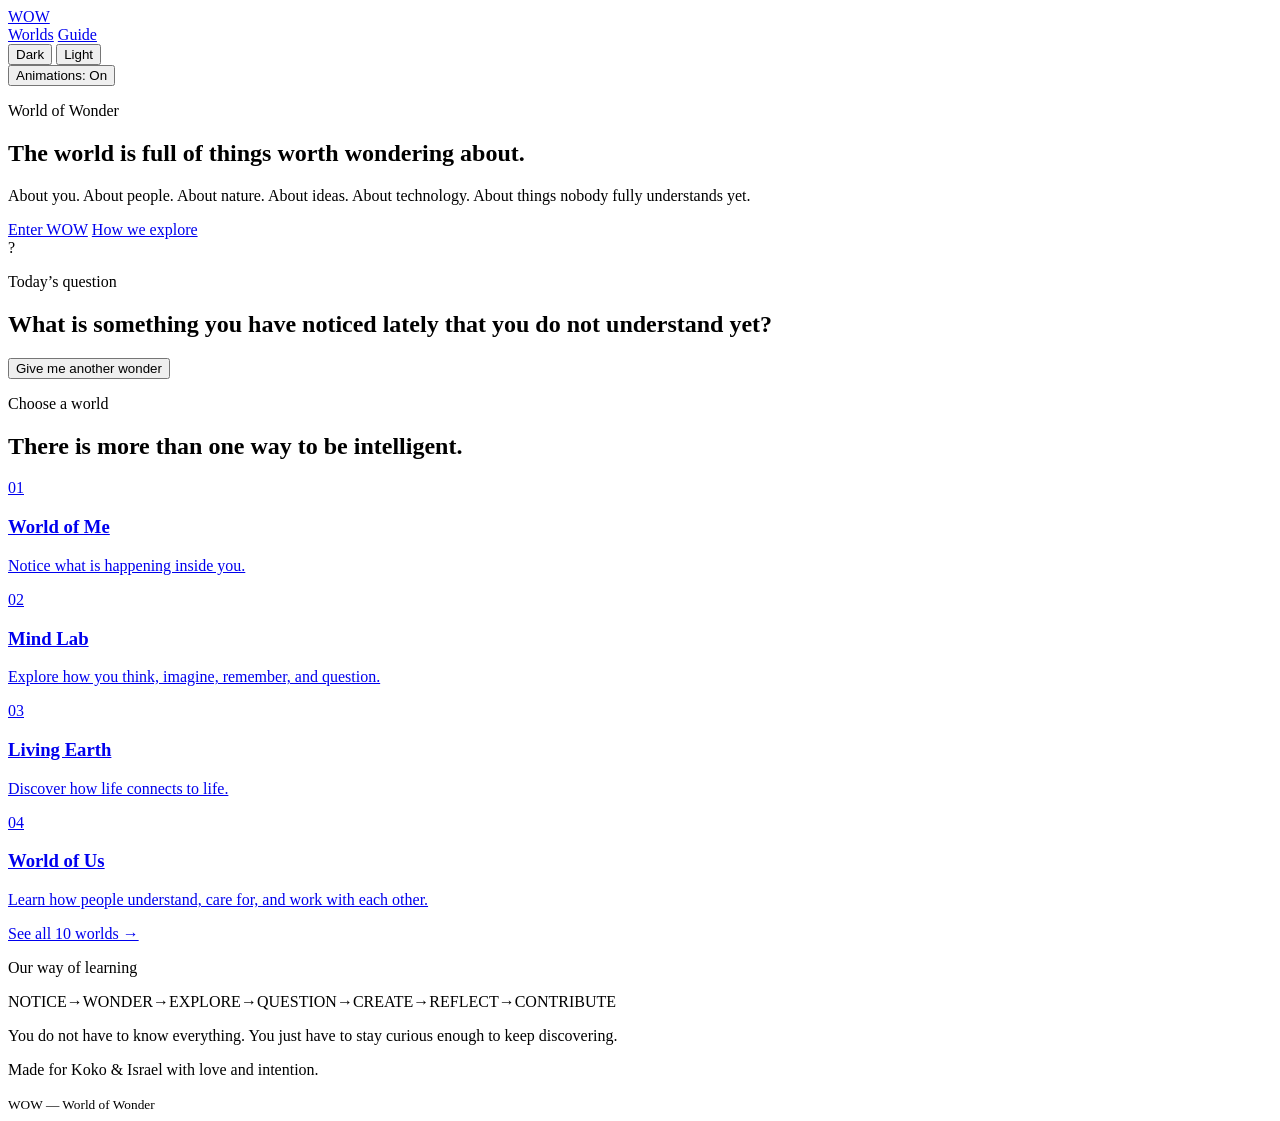
==== index.html @ f56c46b0 "Create WOW child-facing homepage" ====
<!doctype html>
<html lang="en">
<head>
  <meta charset="utf-8">
  <meta name="viewport" content="width=device-width,initial-scale=1">
  <title>WOW — World of Wonder</title>
  <meta name="description" content="A conscious learning world for curious kids.">
  <link rel="preconnect" href="https://fonts.googleapis.com">
  <link rel="preconnect" href="https://fonts.gstatic.com" crossorigin>
  <link href="https://fonts.googleapis.com/css2?family=DM+Sans:wght@400;500;600&family=Fredoka:wght@500;600;700&display=swap" rel="stylesheet">
  <link rel="stylesheet" href="styles.css?v=1">
</head>
<body>
  <header class="topbar">
    <a class="brand" href="index.html">WOW</a>
    <nav aria-label="Main navigation">
      <a href="worlds.html">Worlds</a>
      <a href="guide.html">Guide</a>
    </nav>
    <div class="controls" aria-label="Display settings">
      <div class="theme-switch" role="group" aria-label="Theme">
        <button id="darkTheme" type="button" aria-pressed="true">Dark</button>
        <button id="lightTheme" type="button" aria-pressed="false">Light</button>
      </div>
      <button id="animationToggle" class="control-btn" type="button" aria-pressed="true">Animations: On</button>
    </div>
  </header>

  <main>
    <section class="hero">
      <div class="hero-copy">
        <p class="eyebrow">World of Wonder</p>
        <h1>The world is full of things worth wondering about.</h1>
        <p class="lede">About you. About people. About nature. About ideas. About technology. About things nobody fully understands yet.</p>
        <div class="hero-actions">
          <a class="button primary" href="worlds.html">Enter WOW</a>
          <a class="button secondary" href="#rhythm">How we explore</a>
        </div>
      </div>

      <div class="wonder-scene" aria-label="A softly animated field of connected worlds">
        <div class="wonder-core">?</div>
        <span class="orbit orbit-one"></span>
        <span class="orbit orbit-two"></span>
        <span class="spark s1"></span>
        <span class="spark s2"></span>
        <span class="spark s3"></span>
        <span class="spark s4"></span>
      </div>
    </section>

    <section class="invitation">
      <p class="eyebrow">Today’s question</p>
      <h2 id="wonderPrompt">What is something you have noticed lately that you do not understand yet?</h2>
      <button id="newWonder" class="text-button" type="button">Give me another wonder</button>
    </section>

    <section class="world-preview">
      <div class="section-heading">
        <p class="eyebrow">Choose a world</p>
        <h2>There is more than one way to be intelligent.</h2>
      </div>
      <div class="world-grid">
        <a class="world-card" href="worlds.html#me"><span>01</span><h3>World of Me</h3><p>Notice what is happening inside you.</p></a>
        <a class="world-card" href="worlds.html#mind"><span>02</span><h3>Mind Lab</h3><p>Explore how you think, imagine, remember, and question.</p></a>
        <a class="world-card" href="worlds.html#earth"><span>03</span><h3>Living Earth</h3><p>Discover how life connects to life.</p></a>
        <a class="world-card" href="worlds.html#us"><span>04</span><h3>World of Us</h3><p>Learn how people understand, care for, and work with each other.</p></a>
      </div>
      <a class="all-worlds" href="worlds.html">See all 10 worlds →</a>
    </section>

    <section id="rhythm" class="rhythm-section">
      <p class="eyebrow">Our way of learning</p>
      <div class="rhythm-line" aria-label="Notice, Wonder, Explore, Question, Create, Reflect, Contribute">
        <span>NOTICE</span><b>→</b><span>WONDER</span><b>→</b><span>EXPLORE</span><b>→</b><span>QUESTION</span><b>→</b><span>CREATE</span><b>→</b><span>REFLECT</span><b>→</b><span>CONTRIBUTE</span>
      </div>
      <p class="rhythm-note">You do not have to know everything. You just have to stay curious enough to keep discovering.</p>
    </section>
  </main>

  <footer>
    <p>Made for Koko &amp; Israel with love and intention.</p>
    <small>WOW — World of Wonder</small>
  </footer>

  <script src="script.js?v=1"></script>
</body>
</html>
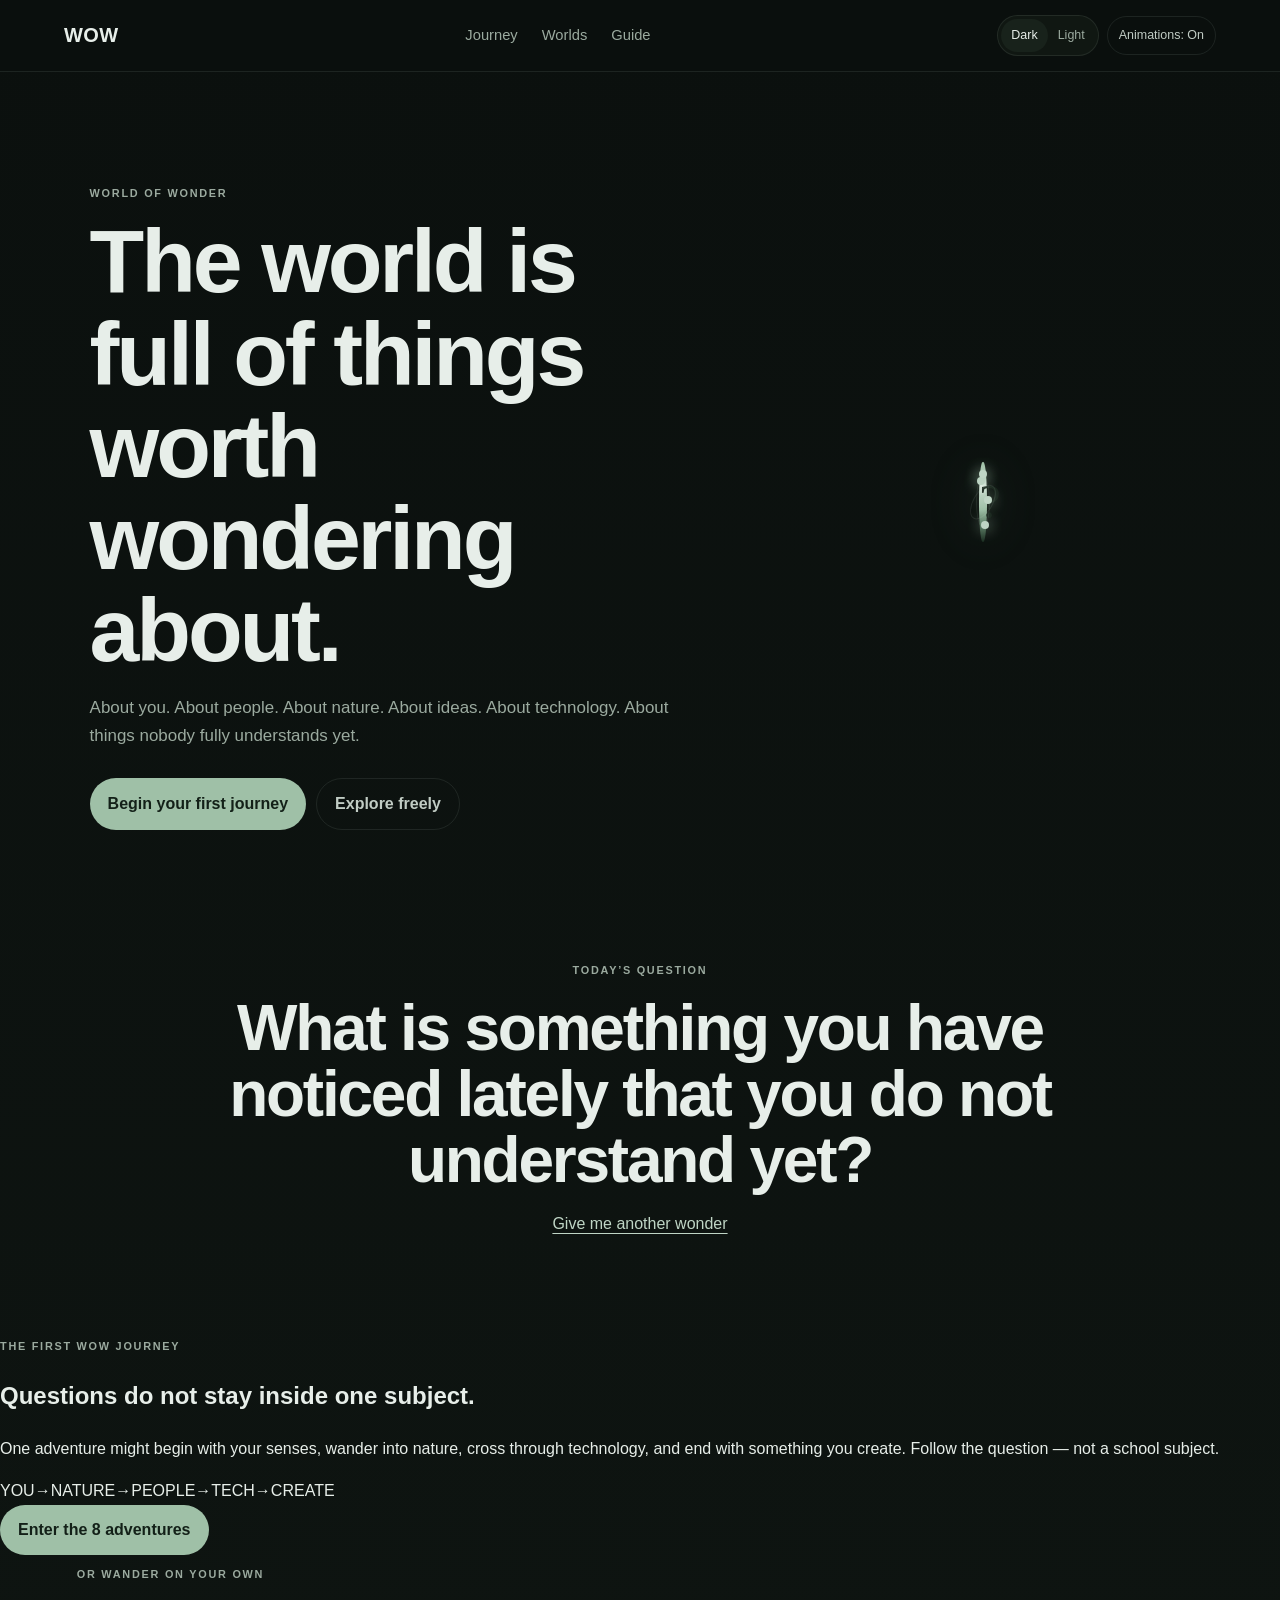
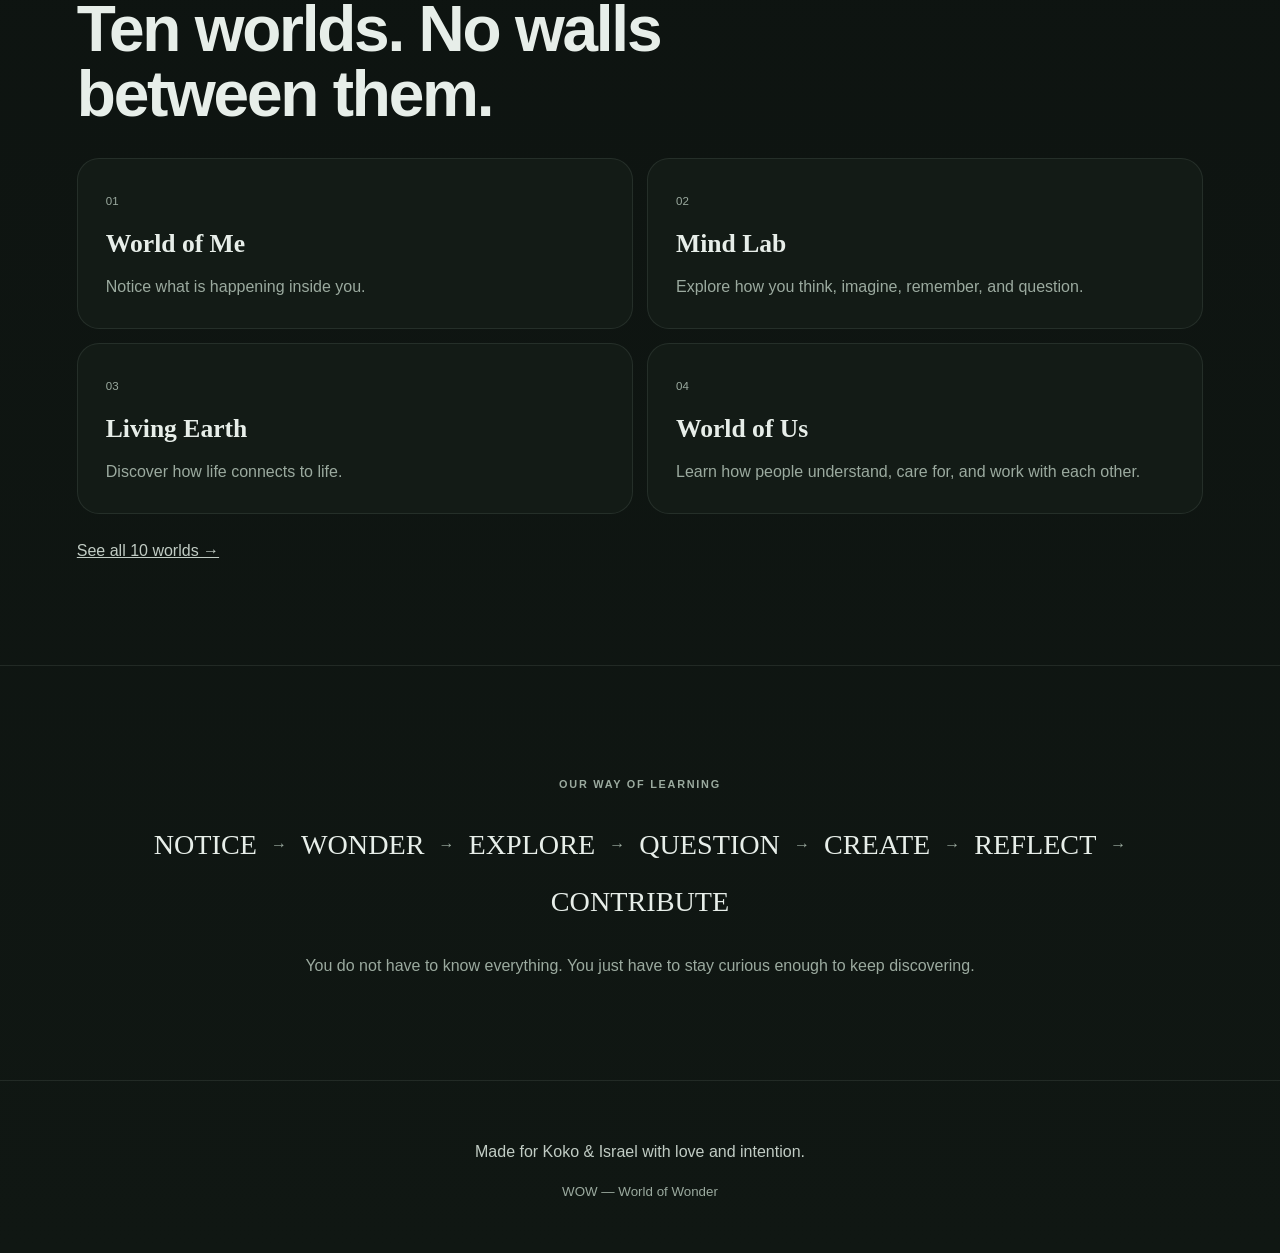
==== commit 37733d5d: "Make WOW Journey the primary child experience" ====
--- a/index.html
+++ b/index.html
@@ -8,12 +8,13 @@
   <link rel="preconnect" href="https://fonts.googleapis.com">
   <link rel="preconnect" href="https://fonts.gstatic.com" crossorigin>
   <link href="https://fonts.googleapis.com/css2?family=DM+Sans:wght@400;500;600&family=Fredoka:wght@500;600;700&display=swap" rel="stylesheet">
-  <link rel="stylesheet" href="styles.css?v=1">
+  <link rel="stylesheet" href="styles.css?v=2">
 </head>
 <body>
   <header class="topbar">
     <a class="brand" href="index.html">WOW</a>
     <nav aria-label="Main navigation">
+      <a href="journey.html">Journey</a>
       <a href="worlds.html">Worlds</a>
       <a href="guide.html">Guide</a>
     </nav>
@@ -33,8 +34,8 @@
         <h1>The world is full of things worth wondering about.</h1>
         <p class="lede">About you. About people. About nature. About ideas. About technology. About things nobody fully understands yet.</p>
         <div class="hero-actions">
-          <a class="button primary" href="worlds.html">Enter WOW</a>
-          <a class="button secondary" href="#rhythm">How we explore</a>
+          <a class="button primary" href="journey.html">Begin your first journey</a>
+          <a class="button secondary" href="worlds.html">Explore freely</a>
         </div>
       </div>
 
@@ -55,10 +56,22 @@
       <button id="newWonder" class="text-button" type="button">Give me another wonder</button>
     </section>
 
+    <section class="journey-invite">
+      <div>
+        <p class="eyebrow">The first WOW journey</p>
+        <h2>Questions do not stay inside one subject.</h2>
+        <p>One adventure might begin with your senses, wander into nature, cross through technology, and end with something you create. Follow the question — not a school subject.</p>
+      </div>
+      <div class="journey-mini-path" aria-label="Example cross-world path">
+        <span>YOU</span><b>→</b><span>NATURE</span><b>→</b><span>PEOPLE</span><b>→</b><span>TECH</span><b>→</b><span>CREATE</span>
+      </div>
+      <a class="button primary" href="journey.html">Enter the 8 adventures</a>
+    </section>
+
     <section class="world-preview">
       <div class="section-heading">
-        <p class="eyebrow">Choose a world</p>
-        <h2>There is more than one way to be intelligent.</h2>
+        <p class="eyebrow">Or wander on your own</p>
+        <h2>Ten worlds. No walls between them.</h2>
       </div>
       <div class="world-grid">
         <a class="world-card" href="worlds.html#me"><span>01</span><h3>World of Me</h3><p>Notice what is happening inside you.</p></a>
@@ -83,6 +96,6 @@
     <small>WOW — World of Wonder</small>
   </footer>
 
-  <script src="script.js?v=1"></script>
+  <script src="script.js?v=2"></script>
 </body>
 </html>
--- a/styles.css
+++ b/styles.css
@@ -0,0 +1 @@
+:root{--bg:#0b100e;--bg2:#101713;--panel:#131b16;--panel2:#18221b;--text:#e7eee9;--muted:#9baa9f;--soft:#c1ccc4;--line:rgba(220,235,225,.09);--accent:#9fc0a7;--accent-strong:#bfd5c5;--surface:#101712;--surface2:#172019;--shadow:0 18px 60px rgba(0,0,0,.18);--radius:28px;--nav:rgba(11,16,14,.9)}body.light-theme{--bg:#f2efe6;--bg2:#e9e5da;--panel:#f8f6ef;--panel2:#efebe0;--text:#253129;--muted:#68736b;--soft:#435047;--line:rgba(45,66,53,.12);--accent:#6f9479;--accent-strong:#557660;--surface:#fbf9f2;--surface2:#eee9de;--shadow:0 14px 40px rgba(60,72,64,.08);--nav:rgba(242,239,230,.92)}*{box-sizing:border-box}html{scroll-behavior:smooth}body{margin:0;background:linear-gradient(180deg,var(--bg) 0%,var(--bg2) 100%);color:var(--text);font-family:'DM Sans',sans-serif;line-height:1.65;min-height:100vh;transition:background .3s ease,color .3s ease}a{color:inherit}.topbar{position:sticky;top:0;z-index:20;display:flex;align-items:center;justify-content:space-between;gap:20px;padding:15px clamp(18px,5vw,64px);background:var(--nav);backdrop-filter:blur(14px);border-bottom:1px solid var(--line)}.brand{font-family:'Fredoka',sans-serif;font-weight:700;font-size:1.25rem;text-decoration:none;letter-spacing:.02em}.topbar nav{display:flex;gap:24px}.topbar nav a{text-decoration:none;color:var(--muted);font-size:.92rem}.topbar nav a:hover,.topbar nav a.active{color:var(--text)}.controls{display:flex;gap:8px;align-items:center}.theme-switch{display:flex;border:1px solid var(--line);border-radius:999px;padding:3px;background:var(--surface)}.theme-switch button,.control-btn{font:inherit;font-size:.78rem;cursor:pointer}.theme-switch button{border:0;background:transparent;color:var(--muted);border-radius:999px;padding:6px 10px}.theme-switch button[aria-pressed='true']{background:var(--panel2);color:var(--text)}.control-btn{border:1px solid var(--line);background:transparent;color:var(--soft);border-radius:999px;padding:8px 11px}.hero{min-height:72vh;display:grid;grid-template-columns:1.2fr .8fr;gap:64px;align-items:center;padding:clamp(54px,8vw,110px) clamp(22px,7vw,110px)}.hero h1,.page-intro h1,.invitation h2,.section-heading h2,.guide-section h2,.closing-block h2,.world-row h2{font-family:'Fredoka',sans-serif;letter-spacing:-.035em;line-height:1.03;font-weight:600}.hero h1{font-size:clamp(3.5rem,7vw,7rem);margin:.14em 0;max-width:900px}.lede,.page-intro>p:last-child{color:var(--muted);font-size:1.06rem;max-width:760px}.eyebrow{text-transform:uppercase;letter-spacing:.16em;font-size:.68rem;color:var(--muted);font-weight:600}.hero-actions{display:flex;gap:10px;flex-wrap:wrap;margin-top:28px}.button{display:inline-flex;align-items:center;justify-content:center;text-decoration:none;border-radius:999px;padding:12px 18px;font-weight:600}.primary{background:var(--accent);color:#132018}.secondary{border:1px solid var(--line);background:transparent;color:var(--soft)}.wonder-scene{position:relative;aspect-ratio:1;display:grid;place-items:center;max-width:440px;margin:auto}.wonder-core{width:34%;aspect-ratio:1;border-radius:50%;display:grid;place-items:center;font-family:'Fredoka';font-size:3rem;color:#152019;background:radial-gradient(circle at 34% 30%,#eff6f0 0%,var(--accent-strong) 16%,var(--accent) 42%,#4f7059 70%,#1a2b20 100%);box-shadow:0 0 50px rgba(144,181,154,.25);animation:breathe 6s ease-in-out infinite}.orbit{position:absolute;border:1px solid var(--line);border-radius:50%;animation:spin 22s linear infinite}.orbit-one{width:66%;height:66%}.orbit-two{width:92%;height:48%;animation-duration:30s;transform:rotate(30deg)}.spark{position:absolute;width:8px;height:8px;border-radius:50%;background:var(--accent-strong);box-shadow:0 0 14px var(--accent);animation:float 5s ease-in-out infinite alternate}.s1{top:18%;left:23%}.s2{top:42%;right:7%;animation-delay:-1s}.s3{bottom:16%;left:39%;animation-delay:-2s}.s4{top:10%;right:30%;animation-delay:-3s}@keyframes breathe{50%{transform:scale(1.06);box-shadow:0 0 72px rgba(144,181,154,.35)}}@keyframes spin{to{transform:rotate(360deg)}}@keyframes float{to{transform:translateY(14px) translateX(8px)}}.invitation{text-align:center;max-width:900px;margin:30px auto 100px;padding:0 24px}.invitation h2{font-size:clamp(2.2rem,5vw,4.6rem);margin:.25em 0}.text-button,.wonder-chip{border:0;background:transparent;color:var(--accent-strong);font:inherit;cursor:pointer;text-decoration:underline;text-underline-offset:4px}.world-preview{padding:0 clamp(22px,6vw,90px) 100px}.section-heading{max-width:760px;margin-bottom:30px}.section-heading h2{font-size:clamp(2.4rem,5vw,4.6rem);margin:.2em 0}.world-grid{display:grid;grid-template-columns:repeat(2,1fr);gap:14px}.world-card{display:block;text-decoration:none;padding:28px;border:1px solid var(--line);border-radius:22px;background:var(--panel);transition:transform .25s ease,background .25s ease,border-color .25s ease}.world-card:hover{transform:translateY(-4px);background:var(--panel2)}.world-card>span{font-size:.72rem;color:var(--muted)}.world-card h3{font-family:'Fredoka';font-size:1.6rem;margin:.35em 0}.world-card p{color:var(--muted);margin:0}.all-worlds{display:inline-block;margin-top:24px;color:var(--soft)}.rhythm-section{padding:100px clamp(22px,5vw,70px);text-align:center;border-top:1px solid var(--line)}.rhythm-line{display:flex;flex-wrap:wrap;justify-content:center;gap:10px 14px;align-items:center;margin:28px auto;max-width:1050px}.rhythm-line span{font-family:'Fredoka';font-size:clamp(1.15rem,2.2vw,1.8rem)}.rhythm-line b{color:var(--muted);font-weight:400}.rhythm-note{color:var(--muted);max-width:680px;margin:auto}.page-shell{max-width:1080px;margin:auto;padding:72px 22px 100px}.page-intro{padding-bottom:52px}.page-intro h1{font-size:clamp(3.2rem,6vw,6.2rem);margin:.15em 0}.world-list{display:grid;gap:16px}.world-row{display:grid;grid-template-columns:72px 1fr;gap:24px;padding:34px 30px;border:1px solid var(--line);border-radius:24px;background:var(--panel)}.world-number{width:52px;height:52px;border-radius:50%;display:grid;place-items:center;background:var(--panel2);color:var(--muted);font-size:.8rem}.world-row h2{font-size:clamp(1.8rem,3.5vw,3rem);margin:.18em 0}.world-row p{color:var(--muted);max-width:760px}.linked-world{border-color:rgba(159,192,167,.22)}.wonder-modal{position:fixed;inset:0;background:rgba(0,0,0,.6);display:grid;place-items:center;padding:24px;z-index:50}.wonder-modal[hidden]{display:none}.wonder-dialog{position:relative;max-width:620px;background:var(--panel);border:1px solid var(--line);border-radius:26px;padding:38px;box-shadow:var(--shadow)}.wonder-dialog h2{font-family:'Fredoka';font-size:clamp(2rem,4vw,3.3rem);line-height:1.05;margin:.2em 0}.wonder-dialog>p:last-child{color:var(--muted)}.close-btn{position:absolute;top:14px;right:14px;border:0;background:transparent;color:var(--muted);font-size:1.7rem;cursor:pointer}.guide-section{margin:60px 0}.guide-section>h2{font-size:clamp(2.2rem,4vw,4rem);margin:.2em 0 28px}.guide-grid,.two-paths{display:grid;grid-template-columns:repeat(2,1fr);gap:14px}.guide-grid article,.two-paths>div{padding:24px;border:1px solid var(--line);border-radius:18px;background:var(--panel)}.guide-grid h3,.two-paths h3{font-family:'Fredoka';font-size:1.4rem;margin:.2em 0}.guide-grid p,.two-paths p,.soft-note{color:var(--muted)}.quiet-panel{padding:34px;border:1px solid var(--line);border-radius:24px;background:var(--panel)}.rhythm-list{list-style:none;padding:0;margin:0;display:grid;gap:8px}.rhythm-list li{display:grid;grid-template-columns:150px 1fr;gap:20px;padding:16px 18px;border-bottom:1px solid var(--line)}.rhythm-list strong{font-family:'Fredoka'}.rhythm-list span{color:var(--muted)}.evidence-list{display:flex;flex-wrap:wrap;gap:8px}.evidence-list span{padding:9px 12px;border:1px solid var(--line);border-radius:999px;color:var(--soft);background:var(--surface)}.closing-block{text-align:center;margin-top:80px}.closing-block h2{font-size:clamp(2.4rem,5vw,4.8rem);margin:.2em 0 28px}footer{text-align:center;border-top:1px solid var(--line);padding:42px 18px 50px;color:var(--soft)}footer small{display:block;margin-top:5px;color:var(--muted)}.reduce-motion *{animation:none!important;transition:none!important;scroll-behavior:auto!important}@media(max-width:820px){.topbar nav{display:none}.hero{grid-template-columns:1fr;min-height:auto}.world-grid,.guide-grid,.two-paths{grid-template-columns:1fr}.world-row{grid-template-columns:1fr}.world-number{width:42px;height:42px}.rhythm-list li{grid-template-columns:1fr;gap:4px}}@media(max-width:560px){.controls{gap:5px}.control-btn{display:none}.theme-switch button{padding:6px 8px}.hero{padding:46px 22px}.hero h1{font-size:3.3rem}.page-shell{padding-top:46px}.world-row{padding:26px 22px}.wonder-dialog{padding:32px 24px}.topbar{padding-inline:14px}}
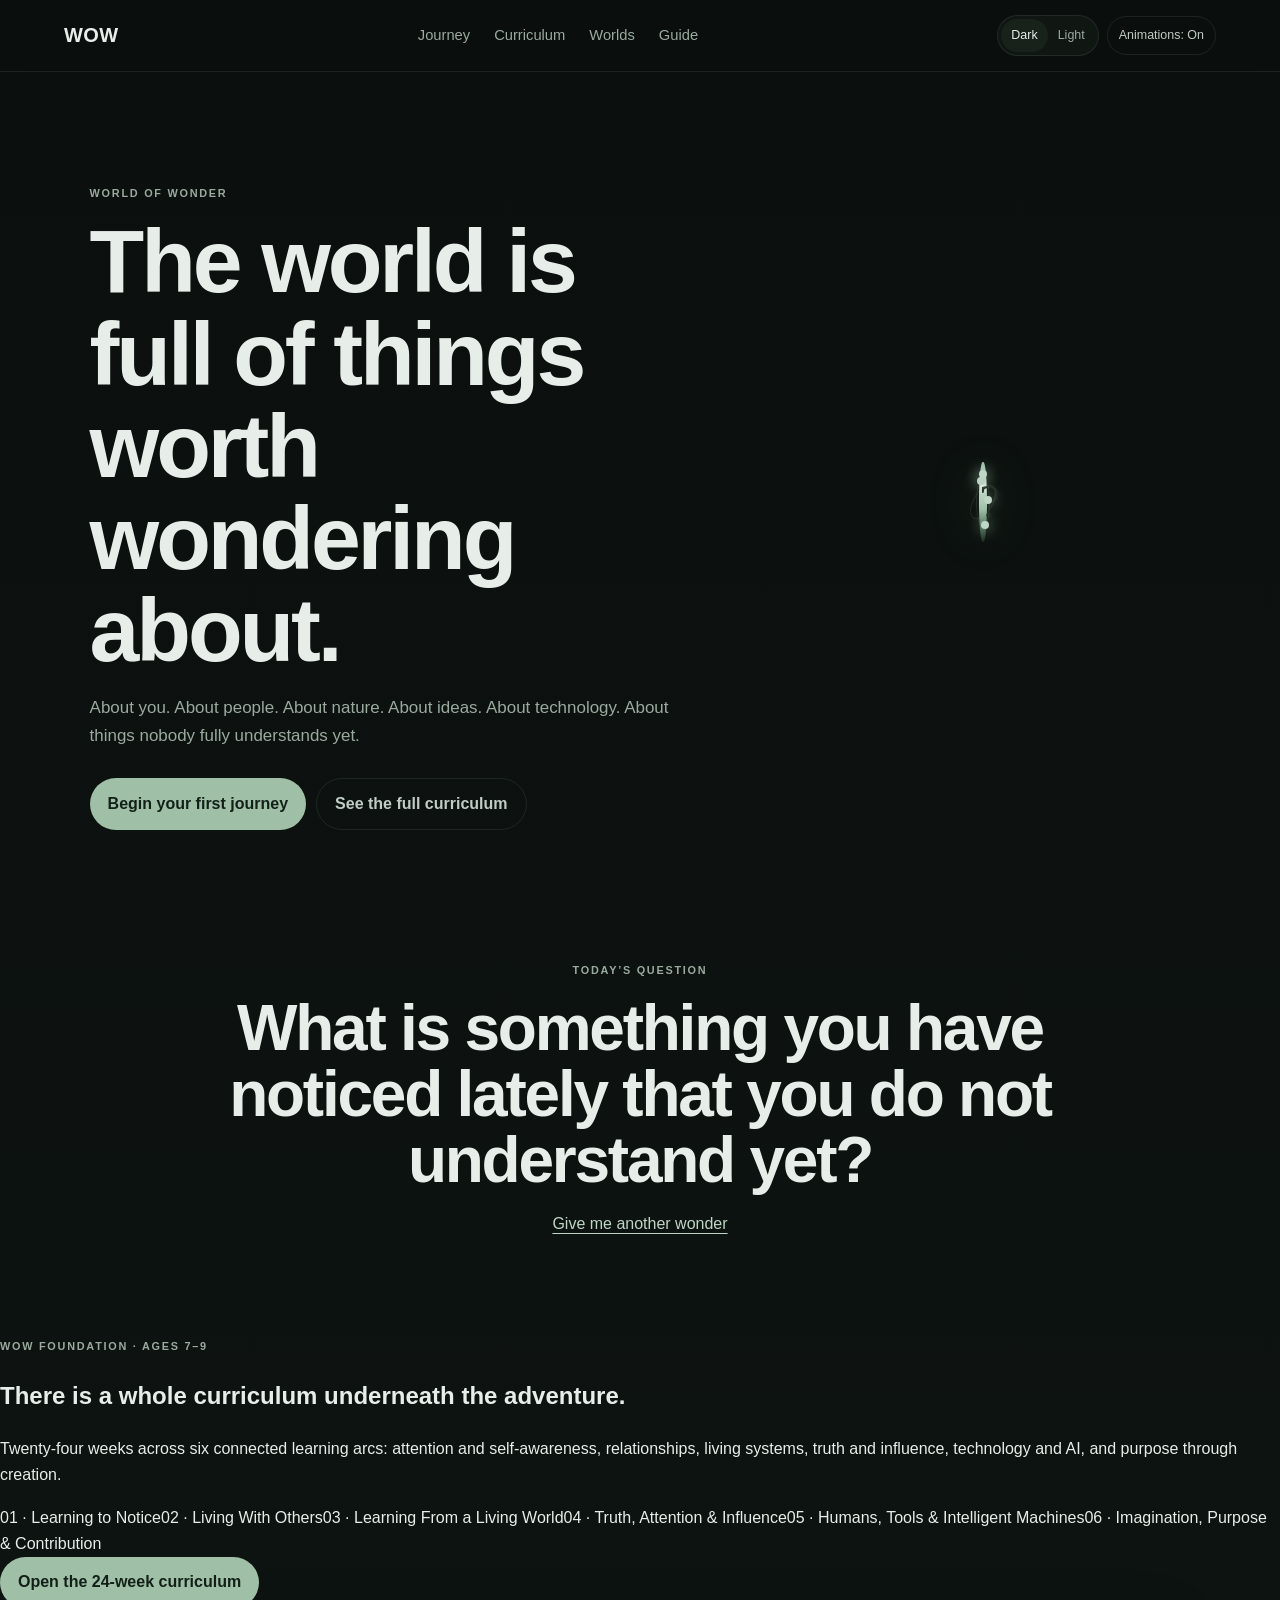
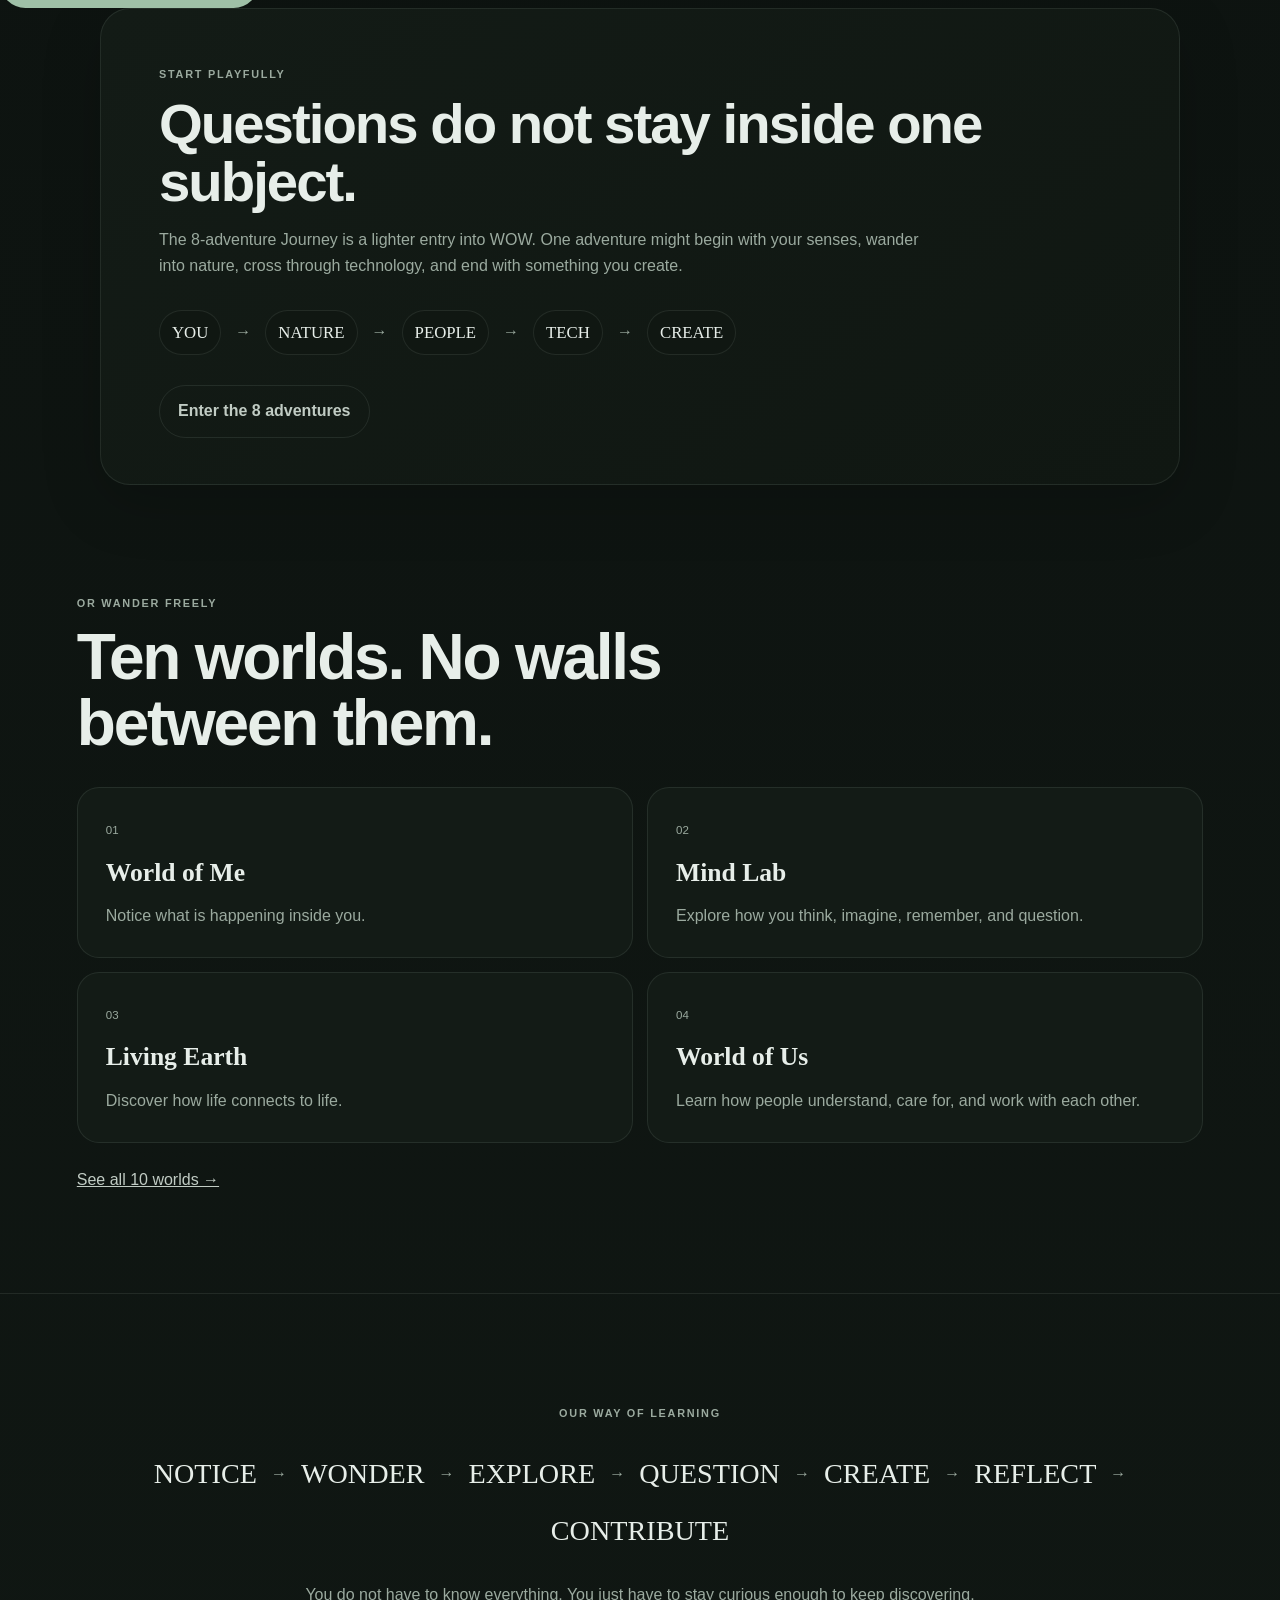
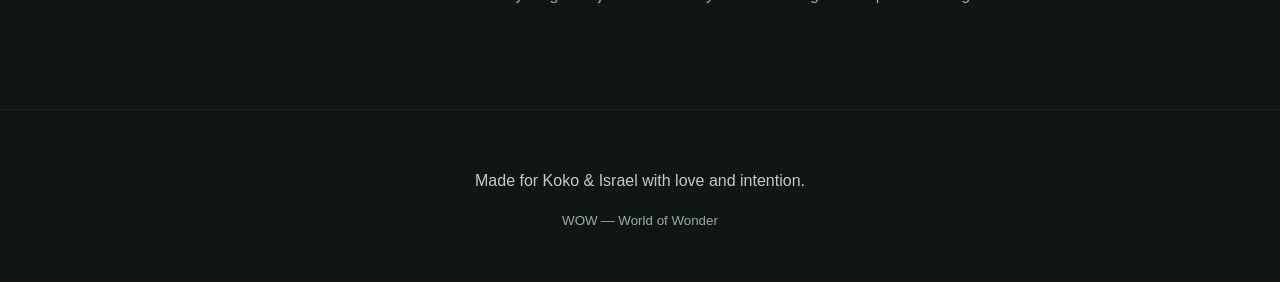
==== commit 6d2a477b: "Surface full WOW curriculum on homepage" ====
--- a/index.html
+++ b/index.html
@@ -8,94 +8,22 @@
   <link rel="preconnect" href="https://fonts.googleapis.com">
   <link rel="preconnect" href="https://fonts.gstatic.com" crossorigin>
   <link href="https://fonts.googleapis.com/css2?family=DM+Sans:wght@400;500;600&family=Fredoka:wght@500;600;700&display=swap" rel="stylesheet">
-  <link rel="stylesheet" href="styles.css?v=2">
+  <link rel="stylesheet" href="styles.css?v=4">
 </head>
 <body>
-  <header class="topbar">
-    <a class="brand" href="index.html">WOW</a>
-    <nav aria-label="Main navigation">
-      <a href="journey.html">Journey</a>
-      <a href="worlds.html">Worlds</a>
-      <a href="guide.html">Guide</a>
-    </nav>
-    <div class="controls" aria-label="Display settings">
-      <div class="theme-switch" role="group" aria-label="Theme">
-        <button id="darkTheme" type="button" aria-pressed="true">Dark</button>
-        <button id="lightTheme" type="button" aria-pressed="false">Light</button>
-      </div>
-      <button id="animationToggle" class="control-btn" type="button" aria-pressed="true">Animations: On</button>
-    </div>
-  </header>
-
-  <main>
-    <section class="hero">
-      <div class="hero-copy">
-        <p class="eyebrow">World of Wonder</p>
-        <h1>The world is full of things worth wondering about.</h1>
-        <p class="lede">About you. About people. About nature. About ideas. About technology. About things nobody fully understands yet.</p>
-        <div class="hero-actions">
-          <a class="button primary" href="journey.html">Begin your first journey</a>
-          <a class="button secondary" href="worlds.html">Explore freely</a>
-        </div>
-      </div>
-
-      <div class="wonder-scene" aria-label="A softly animated field of connected worlds">
-        <div class="wonder-core">?</div>
-        <span class="orbit orbit-one"></span>
-        <span class="orbit orbit-two"></span>
-        <span class="spark s1"></span>
-        <span class="spark s2"></span>
-        <span class="spark s3"></span>
-        <span class="spark s4"></span>
-      </div>
-    </section>
-
-    <section class="invitation">
-      <p class="eyebrow">Today’s question</p>
-      <h2 id="wonderPrompt">What is something you have noticed lately that you do not understand yet?</h2>
-      <button id="newWonder" class="text-button" type="button">Give me another wonder</button>
-    </section>
-
-    <section class="journey-invite">
-      <div>
-        <p class="eyebrow">The first WOW journey</p>
-        <h2>Questions do not stay inside one subject.</h2>
-        <p>One adventure might begin with your senses, wander into nature, cross through technology, and end with something you create. Follow the question — not a school subject.</p>
-      </div>
-      <div class="journey-mini-path" aria-label="Example cross-world path">
-        <span>YOU</span><b>→</b><span>NATURE</span><b>→</b><span>PEOPLE</span><b>→</b><span>TECH</span><b>→</b><span>CREATE</span>
-      </div>
-      <a class="button primary" href="journey.html">Enter the 8 adventures</a>
-    </section>
-
-    <section class="world-preview">
-      <div class="section-heading">
-        <p class="eyebrow">Or wander on your own</p>
-        <h2>Ten worlds. No walls between them.</h2>
-      </div>
-      <div class="world-grid">
-        <a class="world-card" href="worlds.html#me"><span>01</span><h3>World of Me</h3><p>Notice what is happening inside you.</p></a>
-        <a class="world-card" href="worlds.html#mind"><span>02</span><h3>Mind Lab</h3><p>Explore how you think, imagine, remember, and question.</p></a>
-        <a class="world-card" href="worlds.html#earth"><span>03</span><h3>Living Earth</h3><p>Discover how life connects to life.</p></a>
-        <a class="world-card" href="worlds.html#us"><span>04</span><h3>World of Us</h3><p>Learn how people understand, care for, and work with each other.</p></a>
-      </div>
-      <a class="all-worlds" href="worlds.html">See all 10 worlds →</a>
-    </section>
-
-    <section id="rhythm" class="rhythm-section">
-      <p class="eyebrow">Our way of learning</p>
-      <div class="rhythm-line" aria-label="Notice, Wonder, Explore, Question, Create, Reflect, Contribute">
-        <span>NOTICE</span><b>→</b><span>WONDER</span><b>→</b><span>EXPLORE</span><b>→</b><span>QUESTION</span><b>→</b><span>CREATE</span><b>→</b><span>REFLECT</span><b>→</b><span>CONTRIBUTE</span>
-      </div>
-      <p class="rhythm-note">You do not have to know everything. You just have to stay curious enough to keep discovering.</p>
-    </section>
-  </main>
-
-  <footer>
-    <p>Made for Koko &amp; Israel with love and intention.</p>
-    <small>WOW — World of Wonder</small>
-  </footer>
-
-  <script src="script.js?v=2"></script>
-</body>
-</html>
+<header class="topbar">
+  <a class="brand" href="index.html">WOW</a>
+  <nav aria-label="Main navigation"><a href="journey.html">Journey</a><a href="curriculum.html">Curriculum</a><a href="worlds.html">Worlds</a><a href="guide.html">Guide</a></nav>
+  <div class="controls"><div class="theme-switch" role="group" aria-label="Theme"><button id="darkTheme" type="button" aria-pressed="true">Dark</button><button id="lightTheme" type="button" aria-pressed="false">Light</button></div><button id="animationToggle" class="control-btn" type="button" aria-pressed="true">Animations: On</button></div>
+</header>
+<main>
+<section class="hero"><div class="hero-copy"><p class="eyebrow">World of Wonder</p><h1>The world is full of things worth wondering about.</h1><p class="lede">About you. About people. About nature. About ideas. About technology. About things nobody fully understands yet.</p><div class="hero-actions"><a class="button primary" href="journey.html">Begin your first journey</a><a class="button secondary" href="curriculum.html">See the full curriculum</a></div></div><div class="wonder-scene" aria-label="A softly animated field of connected worlds"><div class="wonder-core">?</div><span class="orbit orbit-one"></span><span class="orbit orbit-two"></span><span class="spark s1"></span><span class="spark s2"></span><span class="spark s3"></span><span class="spark s4"></span></div></section>
+<section class="invitation"><p class="eyebrow">Today’s question</p><h2 id="wonderPrompt">What is something you have noticed lately that you do not understand yet?</h2><button id="newWonder" class="text-button" type="button">Give me another wonder</button></section>
+<section class="curriculum-preview"><div><p class="eyebrow">WOW Foundation · Ages 7–9</p><h2>There is a whole curriculum underneath the adventure.</h2><p>Twenty-four weeks across six connected learning arcs: attention and self-awareness, relationships, living systems, truth and influence, technology and AI, and purpose through creation.</p></div><div class="preview-arcs"><span>01 · Learning to Notice</span><span>02 · Living With Others</span><span>03 · Learning From a Living World</span><span>04 · Truth, Attention & Influence</span><span>05 · Humans, Tools & Intelligent Machines</span><span>06 · Imagination, Purpose & Contribution</span></div><a class="button primary" href="curriculum.html">Open the 24-week curriculum</a></section>
+<section class="journey-invite"><div><p class="eyebrow">Start playfully</p><h2>Questions do not stay inside one subject.</h2><p>The 8-adventure Journey is a lighter entry into WOW. One adventure might begin with your senses, wander into nature, cross through technology, and end with something you create.</p></div><div class="journey-mini-path" aria-label="Example cross-world path"><span>YOU</span><b>→</b><span>NATURE</span><b>→</b><span>PEOPLE</span><b>→</b><span>TECH</span><b>→</b><span>CREATE</span></div><a class="button secondary" href="journey.html">Enter the 8 adventures</a></section>
+<section class="world-preview"><div class="section-heading"><p class="eyebrow">Or wander freely</p><h2>Ten worlds. No walls between them.</h2></div><div class="world-grid"><a class="world-card" href="worlds.html#me"><span>01</span><h3>World of Me</h3><p>Notice what is happening inside you.</p></a><a class="world-card" href="worlds.html#mind"><span>02</span><h3>Mind Lab</h3><p>Explore how you think, imagine, remember, and question.</p></a><a class="world-card" href="worlds.html#earth"><span>03</span><h3>Living Earth</h3><p>Discover how life connects to life.</p></a><a class="world-card" href="worlds.html#us"><span>04</span><h3>World of Us</h3><p>Learn how people understand, care for, and work with each other.</p></a></div><a class="all-worlds" href="worlds.html">See all 10 worlds →</a></section>
+<section id="rhythm" class="rhythm-section"><p class="eyebrow">Our way of learning</p><div class="rhythm-line"><span>NOTICE</span><b>→</b><span>WONDER</span><b>→</b><span>EXPLORE</span><b>→</b><span>QUESTION</span><b>→</b><span>CREATE</span><b>→</b><span>REFLECT</span><b>→</b><span>CONTRIBUTE</span></div><p class="rhythm-note">You do not have to know everything. You just have to stay curious enough to keep discovering.</p></section>
+</main>
+<footer><p>Made for Koko &amp; Israel with love and intention.</p><small>WOW — World of Wonder</small></footer>
+<script src="script.js?v=4"></script>
+</body></html>
--- a/styles.css
+++ b/styles.css
@@ -1 +1,2 @@
-:root{--bg:#0b100e;--bg2:#101713;--panel:#131b16;--panel2:#18221b;--text:#e7eee9;--muted:#9baa9f;--soft:#c1ccc4;--line:rgba(220,235,225,.09);--accent:#9fc0a7;--accent-strong:#bfd5c5;--surface:#101712;--surface2:#172019;--shadow:0 18px 60px rgba(0,0,0,.18);--radius:28px;--nav:rgba(11,16,14,.9)}body.light-theme{--bg:#f2efe6;--bg2:#e9e5da;--panel:#f8f6ef;--panel2:#efebe0;--text:#253129;--muted:#68736b;--soft:#435047;--line:rgba(45,66,53,.12);--accent:#6f9479;--accent-strong:#557660;--surface:#fbf9f2;--surface2:#eee9de;--shadow:0 14px 40px rgba(60,72,64,.08);--nav:rgba(242,239,230,.92)}*{box-sizing:border-box}html{scroll-behavior:smooth}body{margin:0;background:linear-gradient(180deg,var(--bg) 0%,var(--bg2) 100%);color:var(--text);font-family:'DM Sans',sans-serif;line-height:1.65;min-height:100vh;transition:background .3s ease,color .3s ease}a{color:inherit}.topbar{position:sticky;top:0;z-index:20;display:flex;align-items:center;justify-content:space-between;gap:20px;padding:15px clamp(18px,5vw,64px);background:var(--nav);backdrop-filter:blur(14px);border-bottom:1px solid var(--line)}.brand{font-family:'Fredoka',sans-serif;font-weight:700;font-size:1.25rem;text-decoration:none;letter-spacing:.02em}.topbar nav{display:flex;gap:24px}.topbar nav a{text-decoration:none;color:var(--muted);font-size:.92rem}.topbar nav a:hover,.topbar nav a.active{color:var(--text)}.controls{display:flex;gap:8px;align-items:center}.theme-switch{display:flex;border:1px solid var(--line);border-radius:999px;padding:3px;background:var(--surface)}.theme-switch button,.control-btn{font:inherit;font-size:.78rem;cursor:pointer}.theme-switch button{border:0;background:transparent;color:var(--muted);border-radius:999px;padding:6px 10px}.theme-switch button[aria-pressed='true']{background:var(--panel2);color:var(--text)}.control-btn{border:1px solid var(--line);background:transparent;color:var(--soft);border-radius:999px;padding:8px 11px}.hero{min-height:72vh;display:grid;grid-template-columns:1.2fr .8fr;gap:64px;align-items:center;padding:clamp(54px,8vw,110px) clamp(22px,7vw,110px)}.hero h1,.page-intro h1,.invitation h2,.section-heading h2,.guide-section h2,.closing-block h2,.world-row h2{font-family:'Fredoka',sans-serif;letter-spacing:-.035em;line-height:1.03;font-weight:600}.hero h1{font-size:clamp(3.5rem,7vw,7rem);margin:.14em 0;max-width:900px}.lede,.page-intro>p:last-child{color:var(--muted);font-size:1.06rem;max-width:760px}.eyebrow{text-transform:uppercase;letter-spacing:.16em;font-size:.68rem;color:var(--muted);font-weight:600}.hero-actions{display:flex;gap:10px;flex-wrap:wrap;margin-top:28px}.button{display:inline-flex;align-items:center;justify-content:center;text-decoration:none;border-radius:999px;padding:12px 18px;font-weight:600}.primary{background:var(--accent);color:#132018}.secondary{border:1px solid var(--line);background:transparent;color:var(--soft)}.wonder-scene{position:relative;aspect-ratio:1;display:grid;place-items:center;max-width:440px;margin:auto}.wonder-core{width:34%;aspect-ratio:1;border-radius:50%;display:grid;place-items:center;font-family:'Fredoka';font-size:3rem;color:#152019;background:radial-gradient(circle at 34% 30%,#eff6f0 0%,var(--accent-strong) 16%,var(--accent) 42%,#4f7059 70%,#1a2b20 100%);box-shadow:0 0 50px rgba(144,181,154,.25);animation:breathe 6s ease-in-out infinite}.orbit{position:absolute;border:1px solid var(--line);border-radius:50%;animation:spin 22s linear infinite}.orbit-one{width:66%;height:66%}.orbit-two{width:92%;height:48%;animation-duration:30s;transform:rotate(30deg)}.spark{position:absolute;width:8px;height:8px;border-radius:50%;background:var(--accent-strong);box-shadow:0 0 14px var(--accent);animation:float 5s ease-in-out infinite alternate}.s1{top:18%;left:23%}.s2{top:42%;right:7%;animation-delay:-1s}.s3{bottom:16%;left:39%;animation-delay:-2s}.s4{top:10%;right:30%;animation-delay:-3s}@keyframes breathe{50%{transform:scale(1.06);box-shadow:0 0 72px rgba(144,181,154,.35)}}@keyframes spin{to{transform:rotate(360deg)}}@keyframes float{to{transform:translateY(14px) translateX(8px)}}.invitation{text-align:center;max-width:900px;margin:30px auto 100px;padding:0 24px}.invitation h2{font-size:clamp(2.2rem,5vw,4.6rem);margin:.25em 0}.text-button,.wonder-chip{border:0;background:transparent;color:var(--accent-strong);font:inherit;cursor:pointer;text-decoration:underline;text-underline-offset:4px}.world-preview{padding:0 clamp(22px,6vw,90px) 100px}.section-heading{max-width:760px;margin-bottom:30px}.section-heading h2{font-size:clamp(2.4rem,5vw,4.6rem);margin:.2em 0}.world-grid{display:grid;grid-template-columns:repeat(2,1fr);gap:14px}.world-card{display:block;text-decoration:none;padding:28px;border:1px solid var(--line);border-radius:22px;background:var(--panel);transition:transform .25s ease,background .25s ease,border-color .25s ease}.world-card:hover{transform:translateY(-4px);background:var(--panel2)}.world-card>span{font-size:.72rem;color:var(--muted)}.world-card h3{font-family:'Fredoka';font-size:1.6rem;margin:.35em 0}.world-card p{color:var(--muted);margin:0}.all-worlds{display:inline-block;margin-top:24px;color:var(--soft)}.rhythm-section{padding:100px clamp(22px,5vw,70px);text-align:center;border-top:1px solid var(--line)}.rhythm-line{display:flex;flex-wrap:wrap;justify-content:center;gap:10px 14px;align-items:center;margin:28px auto;max-width:1050px}.rhythm-line span{font-family:'Fredoka';font-size:clamp(1.15rem,2.2vw,1.8rem)}.rhythm-line b{color:var(--muted);font-weight:400}.rhythm-note{color:var(--muted);max-width:680px;margin:auto}.page-shell{max-width:1080px;margin:auto;padding:72px 22px 100px}.page-intro{padding-bottom:52px}.page-intro h1{font-size:clamp(3.2rem,6vw,6.2rem);margin:.15em 0}.world-list{display:grid;gap:16px}.world-row{display:grid;grid-template-columns:72px 1fr;gap:24px;padding:34px 30px;border:1px solid var(--line);border-radius:24px;background:var(--panel)}.world-number{width:52px;height:52px;border-radius:50%;display:grid;place-items:center;background:var(--panel2);color:var(--muted);font-size:.8rem}.world-row h2{font-size:clamp(1.8rem,3.5vw,3rem);margin:.18em 0}.world-row p{color:var(--muted);max-width:760px}.linked-world{border-color:rgba(159,192,167,.22)}.wonder-modal{position:fixed;inset:0;background:rgba(0,0,0,.6);display:grid;place-items:center;padding:24px;z-index:50}.wonder-modal[hidden]{display:none}.wonder-dialog{position:relative;max-width:620px;background:var(--panel);border:1px solid var(--line);border-radius:26px;padding:38px;box-shadow:var(--shadow)}.wonder-dialog h2{font-family:'Fredoka';font-size:clamp(2rem,4vw,3.3rem);line-height:1.05;margin:.2em 0}.wonder-dialog>p:last-child{color:var(--muted)}.close-btn{position:absolute;top:14px;right:14px;border:0;background:transparent;color:var(--muted);font-size:1.7rem;cursor:pointer}.guide-section{margin:60px 0}.guide-section>h2{font-size:clamp(2.2rem,4vw,4rem);margin:.2em 0 28px}.guide-grid,.two-paths{display:grid;grid-template-columns:repeat(2,1fr);gap:14px}.guide-grid article,.two-paths>div{padding:24px;border:1px solid var(--line);border-radius:18px;background:var(--panel)}.guide-grid h3,.two-paths h3{font-family:'Fredoka';font-size:1.4rem;margin:.2em 0}.guide-grid p,.two-paths p,.soft-note{color:var(--muted)}.quiet-panel{padding:34px;border:1px solid var(--line);border-radius:24px;background:var(--panel)}.rhythm-list{list-style:none;padding:0;margin:0;display:grid;gap:8px}.rhythm-list li{display:grid;grid-template-columns:150px 1fr;gap:20px;padding:16px 18px;border-bottom:1px solid var(--line)}.rhythm-list strong{font-family:'Fredoka'}.rhythm-list span{color:var(--muted)}.evidence-list{display:flex;flex-wrap:wrap;gap:8px}.evidence-list span{padding:9px 12px;border:1px solid var(--line);border-radius:999px;color:var(--soft);background:var(--surface)}.closing-block{text-align:center;margin-top:80px}.closing-block h2{font-size:clamp(2.4rem,5vw,4.8rem);margin:.2em 0 28px}footer{text-align:center;border-top:1px solid var(--line);padding:42px 18px 50px;color:var(--soft)}footer small{display:block;margin-top:5px;color:var(--muted)}.reduce-motion *{animation:none!important;transition:none!important;scroll-behavior:auto!important}@media(max-width:820px){.topbar nav{display:none}.hero{grid-template-columns:1fr;min-height:auto}.world-grid,.guide-grid,.two-paths{grid-template-columns:1fr}.world-row{grid-template-columns:1fr}.world-number{width:42px;height:42px}.rhythm-list li{grid-template-columns:1fr;gap:4px}}@media(max-width:560px){.controls{gap:5px}.control-btn{display:none}.theme-switch button{padding:6px 8px}.hero{padding:46px 22px}.hero h1{font-size:3.3rem}.page-shell{padding-top:46px}.world-row{padding:26px 22px}.wonder-dialog{padding:32px 24px}.topbar{padding-inline:14px}}+:root{--bg:#0b100e;--bg2:#101713;--panel:#131b16;--panel2:#18221b;--text:#e7eee9;--muted:#9baa9f;--soft:#c1ccc4;--line:rgba(220,235,225,.09);--accent:#9fc0a7;--accent-strong:#bfd5c5;--surface:#101712;--surface2:#172019;--shadow:0 18px 60px rgba(0,0,0,.18);--radius:28px;--nav:rgba(11,16,14,.9)}body.light-theme{--bg:#f2efe6;--bg2:#e9e5da;--panel:#f8f6ef;--panel2:#efebe0;--text:#253129;--muted:#68736b;--soft:#435047;--line:rgba(45,66,53,.12);--accent:#6f9479;--accent-strong:#557660;--surface:#fbf9f2;--surface2:#eee9de;--shadow:0 14px 40px rgba(60,72,64,.08);--nav:rgba(242,239,230,.92)}*{box-sizing:border-box}html{scroll-behavior:smooth}body{margin:0;background:linear-gradient(180deg,var(--bg) 0%,var(--bg2) 100%);color:var(--text);font-family:'DM Sans',sans-serif;line-height:1.65;min-height:100vh;transition:background .3s ease,color .3s ease}a{color:inherit}.topbar{position:sticky;top:0;z-index:20;display:flex;align-items:center;justify-content:space-between;gap:20px;padding:15px clamp(18px,5vw,64px);background:var(--nav);backdrop-filter:blur(14px);border-bottom:1px solid var(--line)}.brand{font-family:'Fredoka',sans-serif;font-weight:700;font-size:1.25rem;text-decoration:none;letter-spacing:.02em}.topbar nav{display:flex;gap:24px}.topbar nav a{text-decoration:none;color:var(--muted);font-size:.92rem}.topbar nav a:hover,.topbar nav a.active{color:var(--text)}.controls{display:flex;gap:8px;align-items:center}.theme-switch{display:flex;border:1px solid var(--line);border-radius:999px;padding:3px;background:var(--surface)}.theme-switch button,.control-btn{font:inherit;font-size:.78rem;cursor:pointer}.theme-switch button{border:0;background:transparent;color:var(--muted);border-radius:999px;padding:6px 10px}.theme-switch button[aria-pressed='true']{background:var(--panel2);color:var(--text)}.control-btn{border:1px solid var(--line);background:transparent;color:var(--soft);border-radius:999px;padding:8px 11px}.hero{min-height:72vh;display:grid;grid-template-columns:1.2fr .8fr;gap:64px;align-items:center;padding:clamp(54px,8vw,110px) clamp(22px,7vw,110px)}.hero h1,.page-intro h1,.invitation h2,.section-heading h2,.guide-section h2,.closing-block h2,.world-row h2,.journey-hero h1,.journey-invite h2,.mission h2,.journey-closing h2{font-family:'Fredoka',sans-serif;letter-spacing:-.035em;line-height:1.03;font-weight:600}.hero h1{font-size:clamp(3.5rem,7vw,7rem);margin:.14em 0;max-width:900px}.lede,.page-intro>p:last-child{color:var(--muted);font-size:1.06rem;max-width:760px}.eyebrow{text-transform:uppercase;letter-spacing:.16em;font-size:.68rem;color:var(--muted);font-weight:600}.hero-actions{display:flex;gap:10px;flex-wrap:wrap;margin-top:28px}.button{display:inline-flex;align-items:center;justify-content:center;text-decoration:none;border-radius:999px;padding:12px 18px;font-weight:600}.primary{background:var(--accent);color:#132018}.secondary{border:1px solid var(--line);background:transparent;color:var(--soft)}.wonder-scene{position:relative;aspect-ratio:1;display:grid;place-items:center;max-width:440px;margin:auto}.wonder-core{width:34%;aspect-ratio:1;border-radius:50%;display:grid;place-items:center;font-family:'Fredoka';font-size:3rem;color:#152019;background:radial-gradient(circle at 34% 30%,#eff6f0 0%,var(--accent-strong) 16%,var(--accent) 42%,#4f7059 70%,#1a2b20 100%);box-shadow:0 0 50px rgba(144,181,154,.25);animation:breathe 6s ease-in-out infinite}.orbit{position:absolute;border:1px solid var(--line);border-radius:50%;animation:spin 22s linear infinite}.orbit-one{width:66%;height:66%}.orbit-two{width:92%;height:48%;animation-duration:30s;transform:rotate(30deg)}.spark{position:absolute;width:8px;height:8px;border-radius:50%;background:var(--accent-strong);box-shadow:0 0 14px var(--accent);animation:float 5s ease-in-out infinite alternate}.s1{top:18%;left:23%}.s2{top:42%;right:7%;animation-delay:-1s}.s3{bottom:16%;left:39%;animation-delay:-2s}.s4{top:10%;right:30%;animation-delay:-3s}@keyframes breathe{50%{transform:scale(1.06);box-shadow:0 0 72px rgba(144,181,154,.35)}}@keyframes spin{to{transform:rotate(360deg)}}@keyframes float{to{transform:translateY(14px) translateX(8px)}}.invitation{text-align:center;max-width:900px;margin:30px auto 100px;padding:0 24px}.invitation h2{font-size:clamp(2.2rem,5vw,4.6rem);margin:.25em 0}.text-button,.wonder-chip{border:0;background:transparent;color:var(--accent-strong);font:inherit;cursor:pointer;text-decoration:underline;text-underline-offset:4px}.journey-invite{max-width:1080px;margin:0 auto 110px;padding:46px clamp(24px,5vw,58px);border:1px solid var(--line);border-radius:30px;background:linear-gradient(145deg,var(--panel),var(--surface));box-shadow:var(--shadow)}.journey-invite h2{font-size:clamp(2.2rem,4.4vw,4.3rem);margin:.2em 0}.journey-invite>div:first-child>p:last-child{color:var(--muted);max-width:760px}.journey-mini-path{display:flex;flex-wrap:wrap;gap:10px 14px;align-items:center;margin:30px 0}.journey-mini-path span{font-family:'Fredoka';font-size:1.05rem;padding:8px 12px;border:1px solid var(--line);border-radius:999px;background:var(--surface)}.journey-mini-path b{color:var(--muted);font-weight:400}.world-preview{padding:0 clamp(22px,6vw,90px) 100px}.section-heading{max-width:760px;margin-bottom:30px}.section-heading h2{font-size:clamp(2.4rem,5vw,4.6rem);margin:.2em 0}.world-grid{display:grid;grid-template-columns:repeat(2,1fr);gap:14px}.world-card{display:block;text-decoration:none;padding:28px;border:1px solid var(--line);border-radius:22px;background:var(--panel);transition:transform .25s ease,background .25s ease,border-color .25s ease}.world-card:hover{transform:translateY(-4px);background:var(--panel2)}.world-card>span{font-size:.72rem;color:var(--muted)}.world-card h3{font-family:'Fredoka';font-size:1.6rem;margin:.35em 0}.world-card p{color:var(--muted);margin:0}.all-worlds{display:inline-block;margin-top:24px;color:var(--soft)}.rhythm-section{padding:100px clamp(22px,5vw,70px);text-align:center;border-top:1px solid var(--line)}.rhythm-line{display:flex;flex-wrap:wrap;justify-content:center;gap:10px 14px;align-items:center;margin:28px auto;max-width:1050px}.rhythm-line span{font-family:'Fredoka';font-size:clamp(1.15rem,2.2vw,1.8rem)}.rhythm-line b{color:var(--muted);font-weight:400}.rhythm-note{color:var(--muted);max-width:680px;margin:auto}.page-shell{max-width:1080px;margin:auto;padding:72px 22px 100px}.page-intro{padding-bottom:52px}.page-intro h1{font-size:clamp(3.2rem,6vw,6.2rem);margin:.15em 0}.world-list{display:grid;gap:16px}.world-row{display:grid;grid-template-columns:72px 1fr;gap:24px;padding:34px 30px;border:1px solid var(--line);border-radius:24px;background:var(--panel)}.world-number{width:52px;height:52px;border-radius:50%;display:grid;place-items:center;background:var(--panel2);color:var(--muted);font-size:.8rem}.world-row h2{font-size:clamp(1.8rem,3.5vw,3rem);margin:.18em 0}.world-row p{color:var(--muted);max-width:760px}.linked-world{border-color:rgba(159,192,167,.22)}.wonder-modal{position:fixed;inset:0;background:rgba(0,0,0,.6);display:grid;place-items:center;padding:24px;z-index:50}.wonder-modal[hidden]{display:none}.wonder-dialog{position:relative;max-width:620px;background:var(--panel);border:1px solid var(--line);border-radius:26px;padding:38px;box-shadow:var(--shadow)}.wonder-dialog h2{font-family:'Fredoka';font-size:clamp(2rem,4vw,3.3rem);line-height:1.05;margin:.2em 0}.wonder-dialog>p:last-child{color:var(--muted)}.close-btn{position:absolute;top:14px;right:14px;border:0;background:transparent;color:var(--muted);font-size:1.7rem;cursor:pointer}.guide-section{margin:60px 0}.guide-section>h2{font-size:clamp(2.2rem,4vw,4rem);margin:.2em 0 28px}.guide-grid,.two-paths{display:grid;grid-template-columns:repeat(2,1fr);gap:14px}.guide-grid article,.two-paths>div{padding:24px;border:1px solid var(--line);border-radius:18px;background:var(--panel)}.guide-grid h3,.two-paths h3{font-family:'Fredoka';font-size:1.4rem;margin:.2em 0}.guide-grid p,.two-paths p,.soft-note{color:var(--muted)}.quiet-panel{padding:34px;border:1px solid var(--line);border-radius:24px;background:var(--panel)}.rhythm-list{list-style:none;padding:0;margin:0;display:grid;gap:8px}.rhythm-list li{display:grid;grid-template-columns:150px 1fr;gap:20px;padding:16px 18px;border-bottom:1px solid var(--line)}.rhythm-list strong{font-family:'Fredoka'}.rhythm-list span{color:var(--muted)}.evidence-list{display:flex;flex-wrap:wrap;gap:8px}.evidence-list span{padding:9px 12px;border:1px solid var(--line);border-radius:999px;color:var(--soft);background:var(--surface)}.closing-block{text-align:center;margin-top:80px}.closing-block h2{font-size:clamp(2.4rem,5vw,4.8rem);margin:.2em 0 28px}
+.journey-shell{max-width:1120px;margin:auto;padding:70px 22px 110px}.journey-hero{max-width:900px;margin-bottom:70px}.journey-hero h1{font-size:clamp(3.3rem,6.2vw,6.4rem);margin:.15em 0}.journey-hero>p:last-of-type{color:var(--muted);font-size:1.08rem;max-width:760px}.journey-progress{margin-top:32px;max-width:620px}.progress-track{height:8px;border-radius:999px;background:var(--panel2);overflow:hidden;border:1px solid var(--line)}.progress-track span{display:block;height:100%;width:0;background:var(--accent);transition:width .45s ease}.journey-progress p{font-size:.82rem;color:var(--muted);margin-top:9px}.journey-map{position:relative;display:grid;gap:18px}.journey-map:before{content:'';position:absolute;left:30px;top:30px;bottom:30px;width:1px;background:linear-gradient(var(--accent),var(--line),var(--accent));opacity:.45}.mission{position:relative;display:grid;grid-template-columns:62px 1fr;gap:22px}.mission-marker{z-index:2;width:60px;height:60px;border-radius:50%;display:grid;place-items:center;background:var(--panel2);border:1px solid var(--line);font-family:'Fredoka';color:var(--muted);transition:.3s ease}.mission.discovered .mission-marker{background:var(--accent);color:#132018;box-shadow:0 0 30px rgba(159,192,167,.18)}.mission-body{padding:28px;border:1px solid var(--line);border-radius:24px;background:var(--panel);transition:border-color .3s ease,transform .3s ease}.mission.discovered .mission-body{border-color:rgba(159,192,167,.3)}.mission h2{font-size:clamp(1.8rem,3.6vw,3.2rem);margin:.25em 0}.mission-intro{color:var(--muted);max-width:800px}.world-tags{display:flex;flex-wrap:wrap;gap:7px;margin:0}.world-tags span{font-size:.68rem;text-transform:uppercase;letter-spacing:.08em;color:var(--muted);padding:6px 9px;border:1px solid var(--line);border-radius:999px;background:var(--surface)}.mission-details{display:none;border-top:1px solid var(--line);margin-top:22px;padding-top:6px}.mission.open .mission-details{display:block;animation:reveal .35s ease}.mission-details h3{font-family:'Fredoka';font-size:1.05rem;margin:20px 0 4px}.mission-details p{color:var(--muted);margin-top:0;max-width:820px}.mission-details a{color:var(--accent-strong)}.mission-toggle,.discover-btn{font:inherit;cursor:pointer;border-radius:999px;padding:9px 13px;margin-top:14px;margin-right:8px}.mission-toggle{background:transparent;color:var(--soft);border:1px solid var(--line)}.discover-btn{background:var(--accent);color:#132018;border:1px solid transparent;font-weight:600}.mission.discovered .discover-btn{background:transparent;color:var(--accent-strong);border-color:rgba(159,192,167,.3)}.final-mission .mission-body{background:linear-gradient(145deg,var(--panel),var(--surface2))}.journey-closing{text-align:center;max-width:820px;margin:100px auto 0}.journey-closing h2{font-size:clamp(2.5rem,5vw,4.8rem);margin:.2em 0}.journey-closing>p:nth-of-type(2){color:var(--muted);margin-bottom:26px}@keyframes reveal{from{opacity:0;transform:translateY(-5px)}to{opacity:1;transform:none}}footer{text-align:center;border-top:1px solid var(--line);padding:42px 18px 50px;color:var(--soft)}footer small{display:block;margin-top:5px;color:var(--muted)}.reduce-motion *{animation:none!important;transition:none!important;scroll-behavior:auto!important}@media(max-width:820px){.topbar nav{display:none}.hero{grid-template-columns:1fr;min-height:auto}.world-grid,.guide-grid,.two-paths{grid-template-columns:1fr}.world-row{grid-template-columns:1fr}.world-number{width:42px;height:42px}.rhythm-list li{grid-template-columns:1fr;gap:4px}.journey-map:before{left:23px}.mission{grid-template-columns:48px 1fr;gap:14px}.mission-marker{width:46px;height:46px}.mission-body{padding:22px}}@media(max-width:560px){.controls{gap:5px}.control-btn{display:none}.theme-switch button{padding:6px 8px}.hero{padding:46px 22px}.hero h1{font-size:3.3rem}.page-shell,.journey-shell{padding-top:46px}.world-row{padding:26px 22px}.wonder-dialog{padding:32px 24px}.topbar{padding-inline:14px}.journey-invite{margin-left:12px;margin-right:12px}.journey-map:before{display:none}.mission{grid-template-columns:1fr}.mission-marker{width:42px;height:42px}.mission h2{font-size:2rem}}
